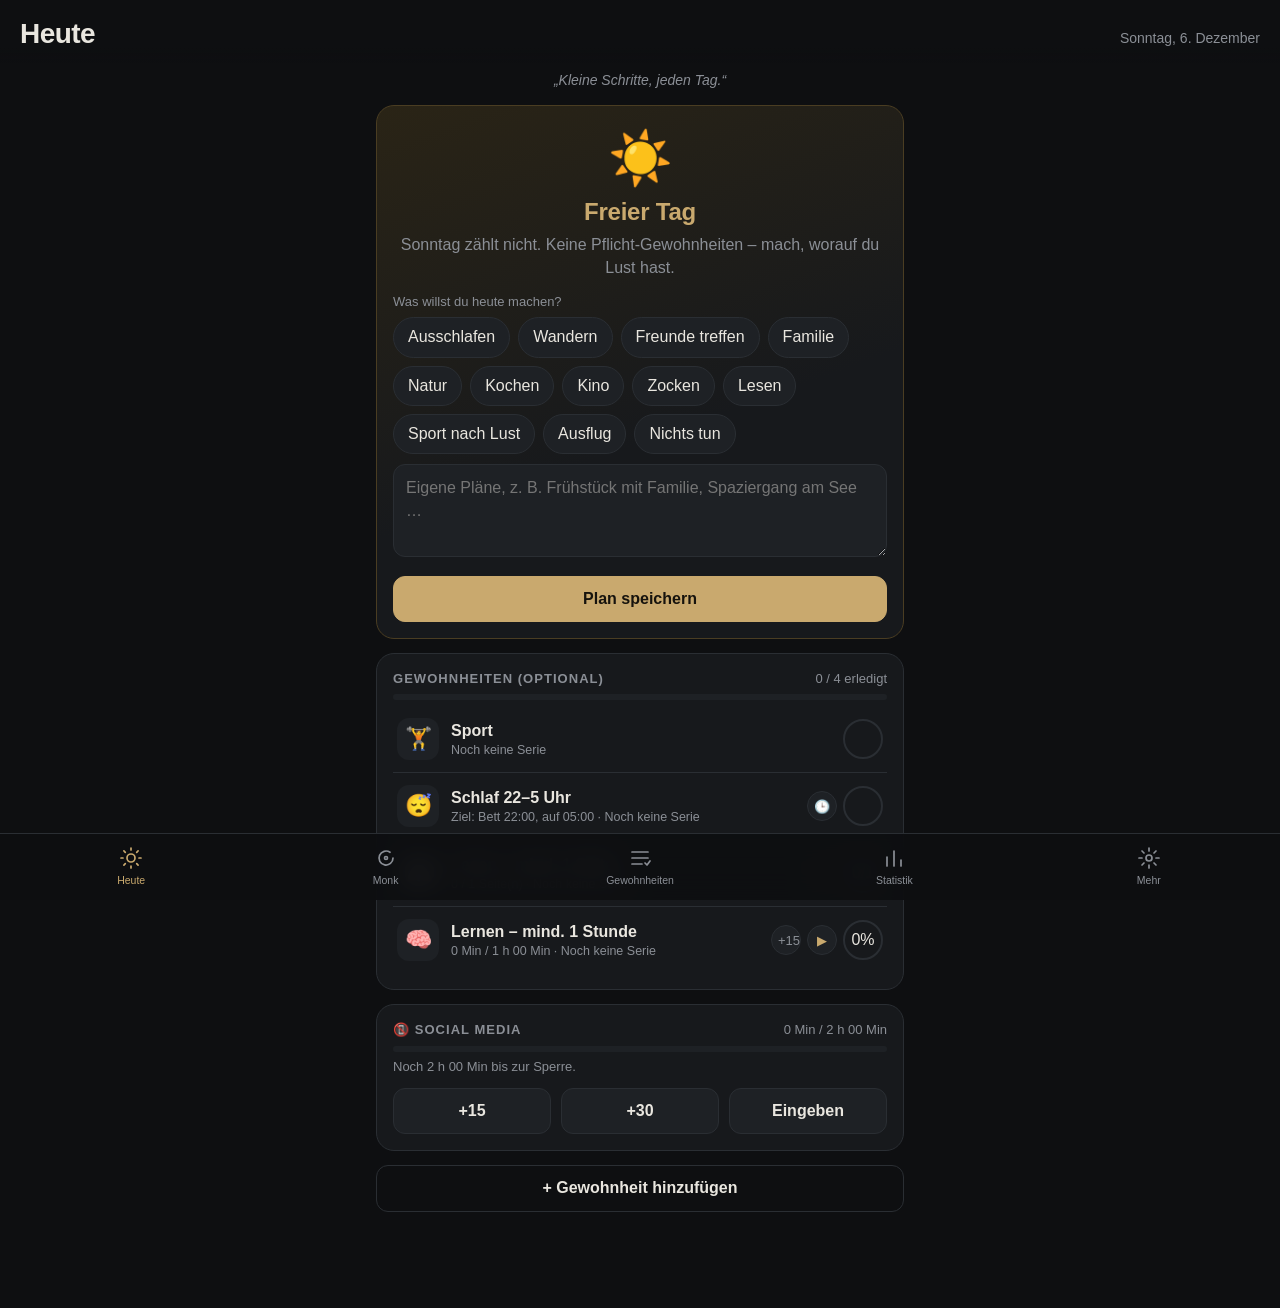
==== index.html @ 6a8e7694 "Publish Monk Mode PWA for GitHub Pages Place the static app at the repository root with relative pat" ====
<!doctype html>
<html lang="de">
<head>
<meta charset="utf-8">
<meta name="viewport" content="width=device-width, initial-scale=1, viewport-fit=cover, user-scalable=no">
<title>Monk Mode</title>
<meta name="description" content="Monk Mode Challenge und Habit-Tracker">
<meta name="theme-color" content="#0e0f11">
<meta name="color-scheme" content="dark">
<meta name="apple-mobile-web-app-capable" content="yes">
<meta name="mobile-web-app-capable" content="yes">
<meta name="apple-mobile-web-app-status-bar-style" content="black-translucent">
<meta name="apple-mobile-web-app-title" content="Monk Mode">
<link rel="manifest" href="manifest.json">
<link rel="icon" type="image/png" sizes="32x32" href="icons/favicon-32.png">
<link rel="apple-touch-icon" href="icons/apple-touch-icon.png">
<link rel="stylesheet" href="styles.css">
</head>
<body>
<header class="topbar"><h1 id="title">Heute</h1><span id="subtitle"></span></header>
<main id="view"></main>
<nav class="tabbar">
  <button data-tab="today" class="active"><svg viewBox="0 0 24 24"><circle cx="12" cy="12" r="4"/><path d="M12 2v2M12 20v2M2 12h2M20 12h2M4.9 4.9l1.4 1.4M17.7 17.7l1.4 1.4M4.9 19.1l1.4-1.4M17.7 6.3l1.4-1.4"/></svg><span>Heute</span></button>
  <button data-tab="monk"><svg viewBox="0 0 24 24"><path d="M19 12a7 7 0 1 1-3-5.7"/><circle cx="12" cy="12" r="1.5"/></svg><span>Monk</span></button>
  <button data-tab="habits"><svg viewBox="0 0 24 24"><path d="M4 6h16M4 12h16M4 18h10"/><path d="M17 17l2 2 3-4"/></svg><span>Gewohnheiten</span></button>
  <button data-tab="stats"><svg viewBox="0 0 24 24"><path d="M5 20V11M12 20V5M19 20v-6"/></svg><span>Statistik</span></button>
  <button data-tab="settings"><svg viewBox="0 0 24 24"><circle cx="12" cy="12" r="3"/><path d="M12 2v3M12 19v3M2 12h3M19 12h3M5 5l2 2M17 17l2 2M5 19l2-2M17 7l2-2"/></svg><span>Mehr</span></button>
</nav>
<div id="sheet" class="sheet hidden"><div class="sheet-backdrop"></div><div class="sheet-body" id="sheetBody"></div></div>
<div id="toast" class="toast"></div>
<script src="app.js"></script>
</body>
</html>
---- styles.css ----
:root{
  --bg:#0e0f11;--card:#17191c;--card2:#1e2125;--line:#2a2e33;--text:#e9e6df;--muted:#8b8f96;
  --accent:#c9a96e;--accent-dim:#c9a96e33;--ok:#7fb38a;--danger:#d27268;
  --safe-b:env(safe-area-inset-bottom,0px);--safe-t:env(safe-area-inset-top,0px);
}
*{box-sizing:border-box;-webkit-tap-highlight-color:transparent}
html,body{margin:0;background:var(--bg);color:var(--text);font:16px/1.4 -apple-system,BlinkMacSystemFont,"SF Pro Text","Segoe UI",Roboto,Helvetica,Arial,sans-serif;-webkit-font-smoothing:antialiased;overscroll-behavior-y:none}
body{min-height:100dvh}
button,input,select,textarea{font:inherit;color:inherit}
.topbar{position:sticky;top:0;z-index:5;padding:calc(var(--safe-t) + 14px) 20px 10px;background:linear-gradient(var(--bg) 75%,transparent);display:flex;align-items:baseline;justify-content:space-between;gap:10px}
.topbar h1{margin:0;font-size:28px;font-weight:650;letter-spacing:-.02em}
#subtitle{color:var(--muted);font-size:14px}
main{padding:4px 16px calc(96px + var(--safe-b));max-width:560px;margin:0 auto}
.tabbar{position:fixed;left:0;right:0;bottom:0;z-index:10;display:flex;justify-content:space-around;padding:8px 4px calc(8px + var(--safe-b));background:rgba(14,15,17,.92);backdrop-filter:blur(14px);-webkit-backdrop-filter:blur(14px);border-top:1px solid var(--line)}
.tabbar button{flex:1;background:none;border:0;display:flex;flex-direction:column;align-items:center;gap:3px;color:var(--muted);font-size:10.5px;padding:4px 0;cursor:pointer}
.tabbar svg{width:24px;height:24px;fill:none;stroke:currentColor;stroke-width:1.7;stroke-linecap:round;stroke-linejoin:round}
.tabbar button.active{color:var(--accent)}
.card{background:var(--card);border:1px solid var(--line);border-radius:18px;padding:16px;margin:0 0 14px}
.card h2{margin:0 0 10px;font-size:13px;font-weight:600;text-transform:uppercase;letter-spacing:.08em;color:var(--muted)}
.row{display:flex;align-items:center;gap:12px}
.between{justify-content:space-between}
.muted{color:var(--muted)}.small{font-size:13px}
.btn{border:1px solid var(--line);background:var(--card2);border-radius:12px;padding:11px 16px;cursor:pointer;font-weight:550}
.btn.primary{background:var(--accent);border-color:var(--accent);color:#16130d}
.btn.danger{color:var(--danger)}
.btn.block{width:100%}
.btn.ghost{background:none}
.btns{display:flex;gap:10px;flex-wrap:wrap;margin-top:12px}
.btns .btn{flex:1}
.empty{text-align:center;padding:26px 10px;color:var(--muted)}
.empty .big{font-size:40px;margin-bottom:6px}
/* habit items */
.item{display:flex;align-items:center;gap:12px;padding:12px 4px;border-bottom:1px solid var(--line)}
.item:last-child{border-bottom:0}
.emoji{width:42px;height:42px;border-radius:12px;background:var(--card2);display:grid;place-items:center;font-size:22px;flex:none}
.item .grow{flex:1;min-width:0}
.item .name{font-weight:560;white-space:nowrap;overflow:hidden;text-overflow:ellipsis}
.item .meta{font-size:12.5px;color:var(--muted)}
.check{width:40px;height:40px;border-radius:50%;border:2px solid var(--line);background:none;display:grid;place-items:center;cursor:pointer;flex:none;transition:all .18s}
.check svg{width:20px;height:20px;stroke:#16130d;stroke-width:3;fill:none;opacity:0;transition:opacity .15s}
.check.done{background:var(--accent);border-color:var(--accent)}
.check.done svg{opacity:1}
.check.partial{border-color:var(--accent);color:var(--accent);font-size:12px;font-weight:700}
.counter{display:flex;align-items:center;gap:6px}
.mini{width:30px;height:30px;border-radius:50%;border:1px solid var(--line);background:var(--card2);cursor:pointer;color:var(--muted);font-size:18px;line-height:1}
.bar{height:6px;border-radius:6px;background:var(--card2);overflow:hidden;margin-top:6px}
.bar>i{display:block;height:100%;background:var(--accent);border-radius:6px;transition:width .3s}
/* ring */
.ringwrap{display:flex;flex-direction:column;align-items:center;padding:6px 0}
.ring{position:relative;width:210px;height:210px}
.ring svg{width:100%;height:100%;transform:rotate(-90deg)}
.ring .bg{stroke:var(--card2)}.ring .fg{stroke:var(--accent);transition:stroke-dashoffset .6s}
.ring .center{position:absolute;inset:0;display:flex;flex-direction:column;align-items:center;justify-content:center}
.ring .big{font-size:44px;font-weight:650;letter-spacing:-.03em}
.ring.sm{width:96px;height:96px}.ring.sm .big{font-size:22px}
.countdown{display:flex;gap:10px;justify-content:center;margin-top:14px}
.countdown div{background:var(--card2);border-radius:12px;padding:8px 10px;min-width:62px;text-align:center}
.countdown b{display:block;font-size:20px;font-variant-numeric:tabular-nums}
.countdown span{font-size:11px;color:var(--muted)}
.rule{display:flex;align-items:center;gap:12px;padding:10px 2px;border-bottom:1px solid var(--line)}
.rule:last-child{border-bottom:0}
.rule .grow{flex:1}
/* week */
.week{display:flex;gap:4px;margin-top:8px}
.week button{flex:1;aspect-ratio:1;max-width:36px;border-radius:9px;border:1px solid var(--line);background:none;font-size:10px;color:var(--muted);cursor:pointer;padding:0}
.week button.on{background:var(--accent);border-color:var(--accent);color:#16130d;font-weight:700}
.week button.part{background:var(--accent-dim);border-color:var(--accent)}
.week button.today{outline:1.5px solid var(--text);outline-offset:1px}
.weekhead{display:flex;gap:4px;font-size:10px;color:var(--muted)}
.weekhead span{flex:1;max-width:36px;text-align:center}
/* heatmap */
.cal{display:grid;grid-template-columns:repeat(7,1fr);gap:6px}
.cal .dow{font-size:11px;color:var(--muted);text-align:center}
.cal .d{aspect-ratio:1;border-radius:8px;display:grid;place-items:center;font-size:12px;background:var(--card2);color:var(--muted)}
.cal .d.today{outline:1.5px solid var(--text)}
.cal .d.future{opacity:.35}
.legend{display:flex;gap:4px;align-items:center;justify-content:flex-end;margin-top:10px;font-size:11px;color:var(--muted)}
.legend i{width:12px;height:12px;border-radius:3px;display:inline-block}
.stats{display:grid;grid-template-columns:1fr 1fr;gap:10px}
.stat{background:var(--card2);border-radius:14px;padding:12px}
.stat b{display:block;font-size:24px;letter-spacing:-.02em}
.stat span{font-size:12px;color:var(--muted)}
/* forms */
label{display:block;font-size:13px;color:var(--muted);margin:12px 0 6px}
input[type=text],input[type=number],input[type=date],select,textarea{width:100%;background:var(--card2);border:1px solid var(--line);border-radius:12px;padding:12px;outline:none;font-size:16px;-webkit-appearance:none;appearance:none}
input:focus,select:focus{border-color:var(--accent)}
input[type=date]{min-height:46px}
.chips{display:flex;gap:8px;flex-wrap:wrap}
.chip{border:1px solid var(--line);background:var(--card2);border-radius:999px;padding:8px 14px;cursor:pointer}
.chip.on{border-color:var(--accent);color:var(--accent);background:var(--accent-dim)}
.emojis{display:grid;grid-template-columns:repeat(8,1fr);gap:6px}
.emojis button{aspect-ratio:1;border-radius:10px;border:1px solid var(--line);background:var(--card2);font-size:20px;cursor:pointer;padding:0}
.emojis button.on{border-color:var(--accent);background:var(--accent-dim)}
.segment{display:flex;background:var(--card2);border-radius:12px;padding:3px;margin-bottom:14px}
.segment button{flex:1;border:0;background:none;padding:8px;border-radius:9px;color:var(--muted);cursor:pointer}
.segment button.on{background:var(--card);color:var(--text)}
/* sheet */
.sheet{position:fixed;inset:0;z-index:50}
.sheet.hidden{display:none}
.sheet-backdrop{position:absolute;inset:0;background:rgba(0,0,0,.55);animation:fade .2s}
.sheet-body{position:absolute;left:0;right:0;bottom:0;max-height:90dvh;overflow:auto;background:var(--card);border-radius:22px 22px 0 0;border-top:1px solid var(--line);padding:10px 18px calc(20px + var(--safe-b));animation:up .25s cubic-bezier(.2,.8,.2,1);max-width:560px;margin:0 auto}
.sheet-body:before{content:"";display:block;width:40px;height:5px;border-radius:5px;background:var(--line);margin:0 auto 12px}
.sheet-body h3{margin:0 0 4px;font-size:20px}
@keyframes up{from{transform:translateY(100%)}to{transform:none}}
@keyframes fade{from{opacity:0}}
.toast{position:fixed;left:50%;bottom:calc(90px + var(--safe-b));transform:translateX(-50%) translateY(20px);background:var(--card2);border:1px solid var(--line);padding:10px 16px;border-radius:12px;opacity:0;pointer-events:none;transition:all .25s;z-index:60;font-size:14px;white-space:nowrap}
.toast.show{opacity:1;transform:translateX(-50%)}
.quote{font-style:italic;color:var(--muted);text-align:center;font-size:14px;padding:4px 10px 14px}
.hist{font-size:14px;padding:8px 0;border-bottom:1px solid var(--line)}
.hist:last-child{border-bottom:0}
a{color:var(--accent)}
/* ===== v2 ===== */
input[type=time]{width:100%;background:var(--card2);border:1px solid var(--line);border-radius:12px;padding:12px;font-size:16px;min-height:46px;-webkit-appearance:none;appearance:none;color-scheme:dark}
textarea{resize:vertical;min-height:70px}
.red{color:#ff6b5e!important;font-weight:600}
.card-red{border-color:#b3392f;background:linear-gradient(#2a1513,#1d1212)}
.bar-red>i{background:#e0483c}.bar-warn>i{background:#e0a23c}
.banner-red{background:#b3261e;color:#fff;font-weight:650;text-align:center;border-radius:14px;padding:12px;margin:2px 0 14px;cursor:pointer;animation:pulse 2s infinite}
@keyframes pulse{50%{background:#8f1d17}}
#lock{position:fixed;inset:0;z-index:40;background:radial-gradient(circle at 50% 30%,#a3211a,#3b0906 75%);display:flex;align-items:center;justify-content:center;padding:calc(24px + var(--safe-t)) 24px calc(24px + var(--safe-b));animation:fade .3s;color:#fff;text-align:center}
.lock-inner{max-width:360px}
.lock-icon{font-size:72px;margin-bottom:6px}
#lock h2{font-size:28px;margin:0 0 14px;line-height:1.2;letter-spacing:-.01em}
#lock p{opacity:.92}
.lockbtn{background:#fff;color:#7d150f;border-color:#fff}
.locked-tag{font-size:12px;font-weight:650;color:#ff6b5e;background:#3a1714;border:1px solid #6b2620;border-radius:999px;padding:6px 10px;white-space:nowrap}
.is-locked .name,.is-locked .grow{opacity:.55}
.locked-card{border-color:#6b2620}
.mini.play{color:var(--accent);font-size:13px}
.mini.play.run{background:#b3261e;color:#fff;border-color:#b3261e}
.mini{min-width:30px;padding:0 6px;font-size:13px}
.rec{color:#ff6b5e}
.weekgrid{display:grid;grid-template-columns:repeat(6,1fr);gap:6px;margin-top:12px}
.wd{background:var(--card2);border-radius:10px;padding:6px 0;text-align:center}
.wd span{display:block;font-size:11px;opacity:.75}.wd b{font-size:15px}
.wd.future{opacity:.35}.wd.blocked{background:rgba(210,80,70,.55);color:#fff}.wd.today{outline:1.5px solid var(--text)}
.week button.blk{background:rgba(210,80,70,.45);border-color:#b3392f;color:#fff}
.week button.sun{border-style:dashed}
.cal .d.sun{border:1px dashed var(--line)}
.legend i.sunlg{border:1px dashed var(--muted);background:none}
.sunday{background:linear-gradient(160deg,#2a2416,#17191c 60%);border-color:#4a3d22}
.sun-icon{font-size:52px;text-align:center}
.sun-title{text-align:center;font-size:24px!important;color:var(--accent)!important;text-transform:none!important;letter-spacing:-.01em!important;margin:0 0 6px!important}
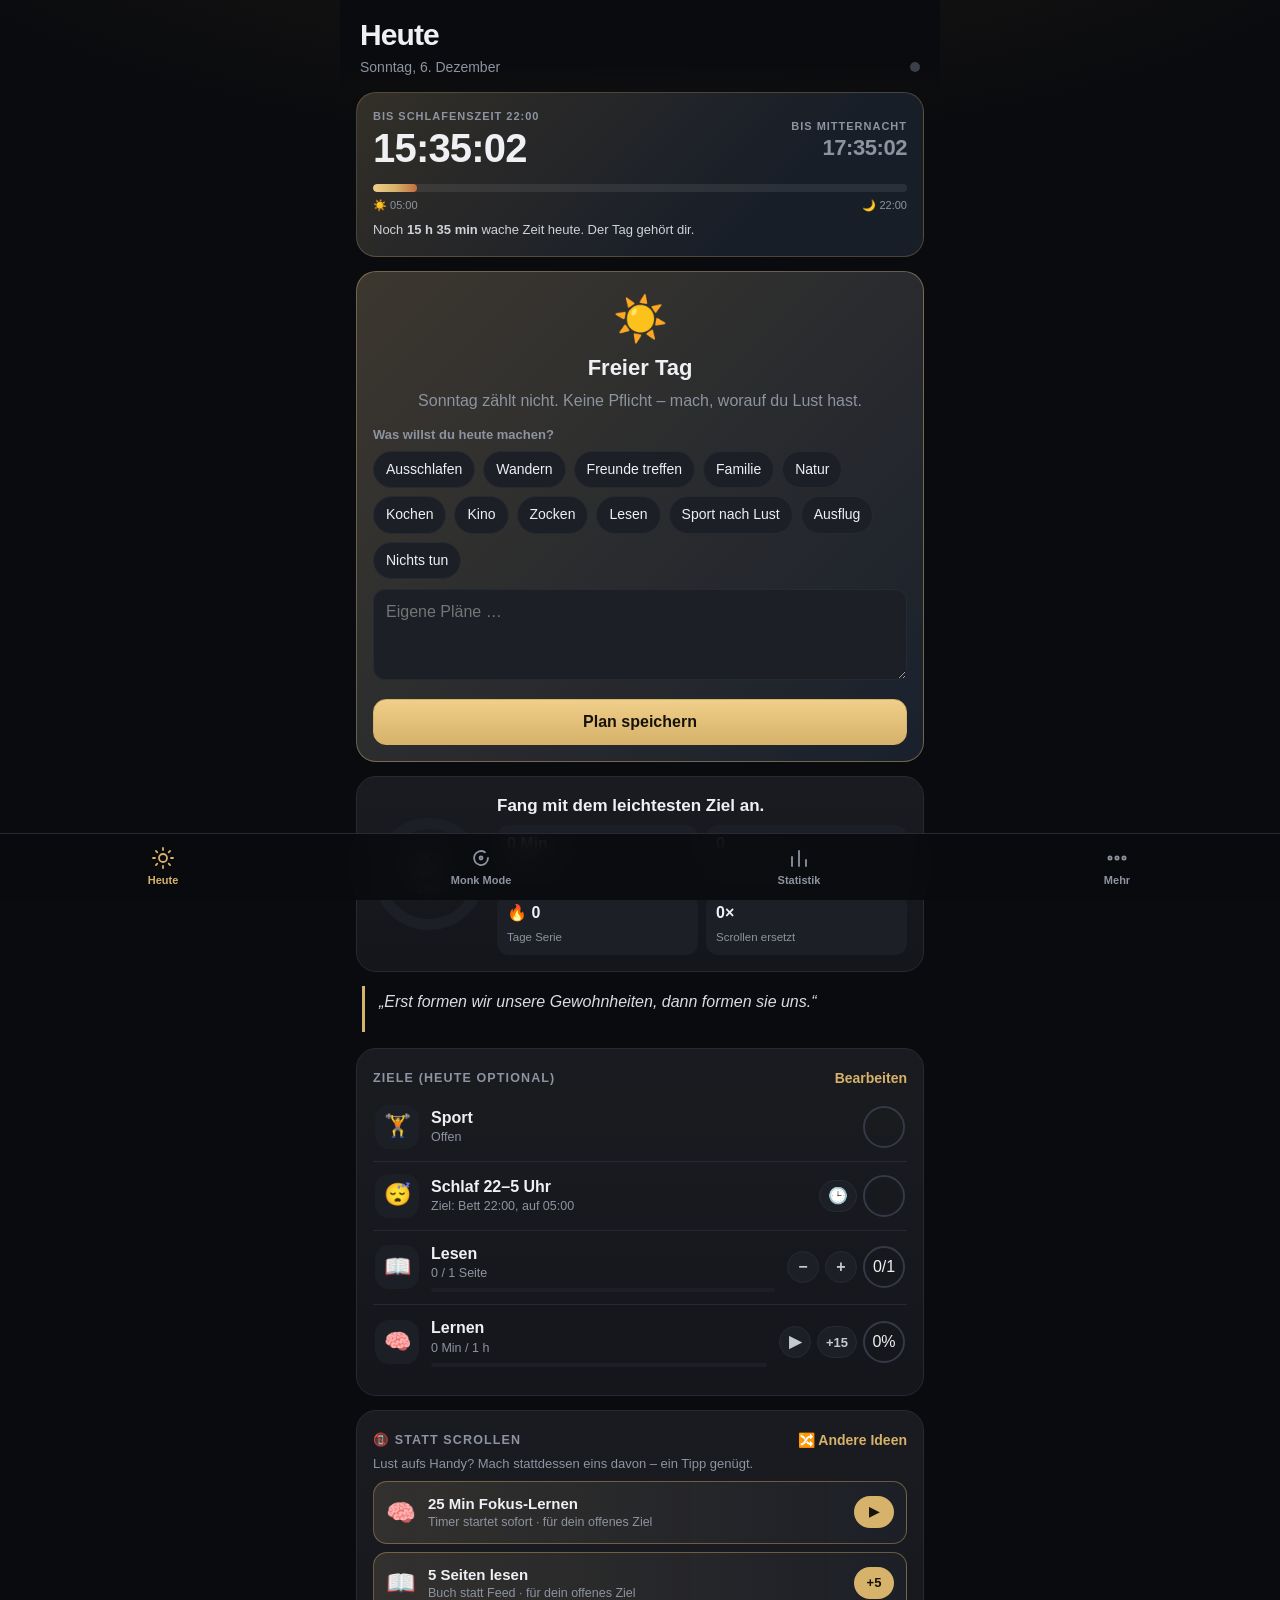
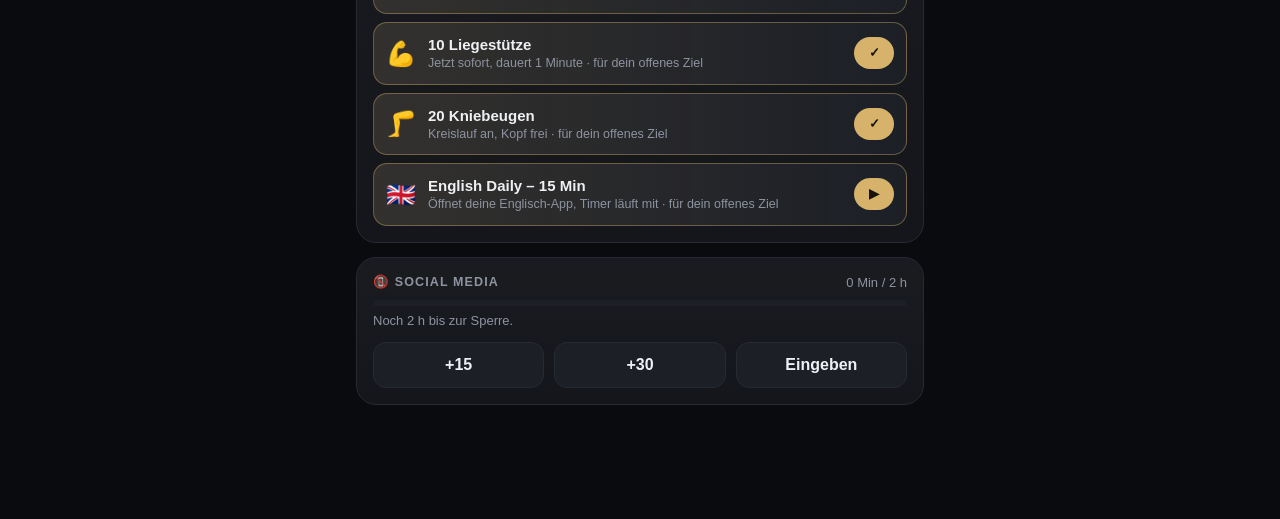
==== commit bee8f70b: "v4: Monk Mode Neugestaltung + Datenspeicher-Fixes Co-authored-by: Mouad-1998 <Mouad-1998@users.norep" ====
--- a/index.html
+++ b/index.html
@@ -4,8 +4,8 @@
 <meta charset="utf-8">
 <meta name="viewport" content="width=device-width, initial-scale=1, viewport-fit=cover, user-scalable=no">
 <title>Monk Mode</title>
-<meta name="description" content="Monk Mode Challenge und Habit-Tracker">
-<meta name="theme-color" content="#0e0f11">
+<meta name="description" content="Monk Mode – deine Ziele, jeden Tag">
+<meta name="theme-color" content="#0a0b0e">
 <meta name="color-scheme" content="dark">
 <meta name="apple-mobile-web-app-capable" content="yes">
 <meta name="mobile-web-app-capable" content="yes">
@@ -14,20 +14,23 @@
 <link rel="manifest" href="manifest.json">
 <link rel="icon" type="image/png" sizes="32x32" href="icons/favicon-32.png">
 <link rel="apple-touch-icon" href="icons/apple-touch-icon.png">
-<link rel="stylesheet" href="styles.css">
+<link rel="stylesheet" href="styles.css?v=5">
 </head>
 <body>
-<header class="topbar"><h1 id="title">Heute</h1><span id="subtitle"></span></header>
+<header class="topbar"><div><h1 id="title">Heute</h1><div id="subtitle"></div></div><div class="topright" id="topright"></div></header>
+<div id="notice"></div>
 <main id="view"></main>
 <nav class="tabbar">
   <button data-tab="today" class="active"><svg viewBox="0 0 24 24"><circle cx="12" cy="12" r="4"/><path d="M12 2v2M12 20v2M2 12h2M20 12h2M4.9 4.9l1.4 1.4M17.7 17.7l1.4 1.4M4.9 19.1l1.4-1.4M17.7 6.3l1.4-1.4"/></svg><span>Heute</span></button>
-  <button data-tab="monk"><svg viewBox="0 0 24 24"><path d="M19 12a7 7 0 1 1-3-5.7"/><circle cx="12" cy="12" r="1.5"/></svg><span>Monk</span></button>
-  <button data-tab="habits"><svg viewBox="0 0 24 24"><path d="M4 6h16M4 12h16M4 18h10"/><path d="M17 17l2 2 3-4"/></svg><span>Gewohnheiten</span></button>
+  <button data-tab="monk"><svg viewBox="0 0 24 24"><path d="M19 12a7 7 0 1 1-3-5.7"/><circle cx="12" cy="12" r="1.5"/></svg><span>Monk Mode</span></button>
   <button data-tab="stats"><svg viewBox="0 0 24 24"><path d="M5 20V11M12 20V5M19 20v-6"/></svg><span>Statistik</span></button>
-  <button data-tab="settings"><svg viewBox="0 0 24 24"><circle cx="12" cy="12" r="3"/><path d="M12 2v3M12 19v3M2 12h3M19 12h3M5 5l2 2M17 17l2 2M5 19l2-2M17 7l2-2"/></svg><span>Mehr</span></button>
+  <button data-tab="settings"><svg viewBox="0 0 24 24"><circle cx="5" cy="12" r="1.6"/><circle cx="12" cy="12" r="1.6"/><circle cx="19" cy="12" r="1.6"/></svg><span>Mehr</span></button>
 </nav>
 <div id="sheet" class="sheet hidden"><div class="sheet-backdrop"></div><div class="sheet-body" id="sheetBody"></div></div>
 <div id="toast" class="toast"></div>
-<script src="app.js"></script>
+<script src="vendor/supabase.js"></script>
+<script src="store.js?v=5"></script>
+<script src="app.js?v=5"></script>
+<script src="sync.js?v=5"></script>
 </body>
 </html>
--- a/styles.css
+++ b/styles.css
@@ -1,143 +1,206 @@
+/* Monk Mode v4 – dark, mobile-first */
 :root{
-  --bg:#0e0f11;--card:#17191c;--card2:#1e2125;--line:#2a2e33;--text:#e9e6df;--muted:#8b8f96;
-  --accent:#c9a96e;--accent-dim:#c9a96e33;--ok:#7fb38a;--danger:#d27268;
+  --bg:#0a0b0e;--card:#14161b;--card2:#1c1f26;--line:#262a33;--text:#eef0f3;--muted:#8d93a0;
+  --accent:#d6b26a;--accent2:#f0cf8a;--accent-dim:rgba(214,178,106,.16);--ok:#4cc38a;--danger:#e5534b;--warn:#e8a33d;--blue:#5b9cff;
   --safe-b:env(safe-area-inset-bottom,0px);--safe-t:env(safe-area-inset-top,0px);
 }
 *{box-sizing:border-box;-webkit-tap-highlight-color:transparent}
-html,body{margin:0;background:var(--bg);color:var(--text);font:16px/1.4 -apple-system,BlinkMacSystemFont,"SF Pro Text","Segoe UI",Roboto,Helvetica,Arial,sans-serif;-webkit-font-smoothing:antialiased;overscroll-behavior-y:none}
-body{min-height:100dvh}
+html,body{margin:0;background:var(--bg);color:var(--text);font:16px/1.4 -apple-system,BlinkMacSystemFont,"SF Pro Text","Inter","Segoe UI",Roboto,Helvetica,Arial,sans-serif;-webkit-font-smoothing:antialiased;overscroll-behavior-y:none}
+body{min-height:100dvh;background:radial-gradient(1200px 500px at 50% -200px,rgba(214,178,106,.10),transparent 70%),var(--bg);background-attachment:fixed}
 button,input,select,textarea{font:inherit;color:inherit}
-.topbar{position:sticky;top:0;z-index:5;padding:calc(var(--safe-t) + 14px) 20px 10px;background:linear-gradient(var(--bg) 75%,transparent);display:flex;align-items:baseline;justify-content:space-between;gap:10px}
-.topbar h1{margin:0;font-size:28px;font-weight:650;letter-spacing:-.02em}
-#subtitle{color:var(--muted);font-size:14px}
-main{padding:4px 16px calc(96px + var(--safe-b));max-width:560px;margin:0 auto}
-.tabbar{position:fixed;left:0;right:0;bottom:0;z-index:10;display:flex;justify-content:space-around;padding:8px 4px calc(8px + var(--safe-b));background:rgba(14,15,17,.92);backdrop-filter:blur(14px);-webkit-backdrop-filter:blur(14px);border-top:1px solid var(--line)}
-.tabbar button{flex:1;background:none;border:0;display:flex;flex-direction:column;align-items:center;gap:3px;color:var(--muted);font-size:10.5px;padding:4px 0;cursor:pointer}
-.tabbar svg{width:24px;height:24px;fill:none;stroke:currentColor;stroke-width:1.7;stroke-linecap:round;stroke-linejoin:round}
+a{color:var(--accent)}
+.topbar{position:sticky;top:0;z-index:5;padding:calc(var(--safe-t) + 14px) 20px 10px;background:linear-gradient(var(--bg) 70%,rgba(10,11,14,0));display:flex;align-items:flex-end;justify-content:space-between;gap:10px;max-width:600px;margin:0 auto}
+.topbar h1{margin:0;font-size:30px;font-weight:750;letter-spacing:-.03em}
+#subtitle{color:var(--muted);font-size:14px;margin-top:2px}
+.topright{display:flex;align-items:center;gap:8px;padding-bottom:6px}
+main{padding:4px 16px calc(100px + var(--safe-b));max-width:600px;margin:0 auto}
+#notice{max-width:600px;margin:0 auto;padding:0 16px}
+.notice{display:flex;align-items:center;gap:10px;border-radius:14px;padding:11px 12px;margin:0 0 12px;font-size:13.5px;line-height:1.35;border:1px solid}
+.notice span{flex:1}
+.notice.warn{background:rgba(232,163,61,.10);border-color:rgba(232,163,61,.35)}
+.notice.bad{background:rgba(229,83,75,.12);border-color:rgba(229,83,75,.45)}
+.notice.ok{background:rgba(76,195,138,.10);border-color:rgba(76,195,138,.35)}
+.notice.info{background:rgba(91,156,255,.10);border-color:rgba(91,156,255,.35)}
+.notice .x{background:none;border:0;color:var(--muted);font-size:20px;cursor:pointer;padding:0 4px}
+.tabbar{position:fixed;left:0;right:0;bottom:0;z-index:10;display:flex;justify-content:space-around;padding:8px 4px calc(8px + var(--safe-b));background:rgba(10,11,14,.88);backdrop-filter:blur(16px);-webkit-backdrop-filter:blur(16px);border-top:1px solid var(--line)}
+.tabbar button{flex:1;background:none;border:0;display:flex;flex-direction:column;align-items:center;gap:3px;color:var(--muted);font-size:11px;padding:4px 0;cursor:pointer;font-weight:550}
+.tabbar svg{width:24px;height:24px;fill:none;stroke:currentColor;stroke-width:1.8;stroke-linecap:round;stroke-linejoin:round}
 .tabbar button.active{color:var(--accent)}
-.card{background:var(--card);border:1px solid var(--line);border-radius:18px;padding:16px;margin:0 0 14px}
-.card h2{margin:0 0 10px;font-size:13px;font-weight:600;text-transform:uppercase;letter-spacing:.08em;color:var(--muted)}
+.card{background:linear-gradient(180deg,rgba(255,255,255,.025),rgba(255,255,255,0)),var(--card);border:1px solid var(--line);border-radius:20px;padding:16px;margin:0 0 14px}
+.h,.card h2{margin:0 0 10px;font-size:12.5px;font-weight:700;text-transform:uppercase;letter-spacing:.09em;color:var(--muted)}
+.row .h{margin:0}
+.sect{display:flex;align-items:center;justify-content:space-between;margin:20px 4px 10px}
+.sect .h{margin:0}
 .row{display:flex;align-items:center;gap:12px}
 .between{justify-content:space-between}
-.muted{color:var(--muted)}.small{font-size:13px}
-.btn{border:1px solid var(--line);background:var(--card2);border-radius:12px;padding:11px 16px;cursor:pointer;font-weight:550}
-.btn.primary{background:var(--accent);border-color:var(--accent);color:#16130d}
+.grow{flex:1;min-width:0}
+.muted{color:var(--muted)}.small{font-size:13px}.tiny{font-size:11px}.center{text-align:center}.accent{color:var(--accent)}.okc{color:var(--ok)}
+.eyebrow{font-size:11px;font-weight:700;letter-spacing:.09em;text-transform:uppercase;color:var(--muted)}
+.headline{font-size:17px;font-weight:650;line-height:1.3;margin:2px 0 4px}
+.btn{border:1px solid var(--line);background:var(--card2);border-radius:13px;padding:11px 16px;cursor:pointer;font-weight:600;transition:transform .08s}
+.btn:active{transform:scale(.97)}
+.btn.small{padding:7px 12px;font-size:13.5px;border-radius:11px}
+.btn.primary{background:linear-gradient(180deg,var(--accent2),var(--accent));border-color:var(--accent);color:#17130b}
 .btn.danger{color:var(--danger)}
 .btn.block{width:100%}
 .btn.ghost{background:none}
+.btn:disabled{opacity:.5}
 .btns{display:flex;gap:10px;flex-wrap:wrap;margin-top:12px}
 .btns .btn{flex:1}
+.btns.col{flex-direction:column}
+.btns.tight{margin-top:8px;gap:8px}
+.link{background:none;border:0;color:var(--accent);font-weight:600;font-size:14px;cursor:pointer;padding:4px 0;white-space:nowrap}
 .empty{text-align:center;padding:26px 10px;color:var(--muted)}
 .empty .big{font-size:40px;margin-bottom:6px}
-/* habit items */
-.item{display:flex;align-items:center;gap:12px;padding:12px 4px;border-bottom:1px solid var(--line)}
-.item:last-child{border-bottom:0}
-.emoji{width:42px;height:42px;border-radius:12px;background:var(--card2);display:grid;place-items:center;font-size:22px;flex:none}
-.item .grow{flex:1;min-width:0}
-.item .name{font-weight:560;white-space:nowrap;overflow:hidden;text-overflow:ellipsis}
-.item .meta{font-size:12.5px;color:var(--muted)}
-.check{width:40px;height:40px;border-radius:50%;border:2px solid var(--line);background:none;display:grid;place-items:center;cursor:pointer;flex:none;transition:all .18s}
-.check svg{width:20px;height:20px;stroke:#16130d;stroke-width:3;fill:none;opacity:0;transition:opacity .15s}
-.check.done{background:var(--accent);border-color:var(--accent)}
-.check.done svg{opacity:1}
-.check.partial{border-color:var(--accent);color:var(--accent);font-size:12px;font-weight:700}
-.counter{display:flex;align-items:center;gap:6px}
-.mini{width:30px;height:30px;border-radius:50%;border:1px solid var(--line);background:var(--card2);cursor:pointer;color:var(--muted);font-size:18px;line-height:1}
-.bar{height:6px;border-radius:6px;background:var(--card2);overflow:hidden;margin-top:6px}
-.bar>i{display:block;height:100%;background:var(--accent);border-radius:6px;transition:width .3s}
-/* ring */
-.ringwrap{display:flex;flex-direction:column;align-items:center;padding:6px 0}
-.ring{position:relative;width:210px;height:210px}
+/* Hero: Tageszeit */
+.hero{background:linear-gradient(135deg,rgba(214,178,106,.16),rgba(91,156,255,.06) 70%),var(--card);border-color:rgba(214,178,106,.25)}
+.clock{font-size:40px;font-weight:750;letter-spacing:-.02em;font-variant-numeric:tabular-nums;line-height:1.1;margin-top:2px}
+.clock.sm{font-size:22px;color:var(--muted);font-weight:650}
+.hero .right{text-align:right}
+.daybar{height:8px;border-radius:8px;background:rgba(255,255,255,.08);overflow:hidden;margin:14px 0 6px}
+.daybar i{display:block;height:100%;width:0;background:linear-gradient(90deg,var(--accent2),var(--accent),#c0703f);border-radius:8px;transition:width 1s linear}
+.daytext{margin-top:8px;color:#cfd3da}
+/* Fortschritt */
+.progress .row{align-items:center}
+.stats4{display:grid;grid-template-columns:1fr 1fr;gap:8px;margin-top:8px}
+.stats4 div{background:var(--card2);border-radius:12px;padding:8px 10px}
+.stats4 b{display:block;font-size:16px;font-variant-numeric:tabular-nums}
+.stats4 span{font-size:11.5px;color:var(--muted)}
+/* Ring */
+.ring{position:relative;width:200px;height:200px;flex:none}
 .ring svg{width:100%;height:100%;transform:rotate(-90deg)}
 .ring .bg{stroke:var(--card2)}.ring .fg{stroke:var(--accent);transition:stroke-dashoffset .6s}
-.ring .center{position:absolute;inset:0;display:flex;flex-direction:column;align-items:center;justify-content:center}
-.ring .big{font-size:44px;font-weight:650;letter-spacing:-.03em}
-.ring.sm{width:96px;height:96px}.ring.sm .big{font-size:22px}
-.countdown{display:flex;gap:10px;justify-content:center;margin-top:14px}
-.countdown div{background:var(--card2);border-radius:12px;padding:8px 10px;min-width:62px;text-align:center}
-.countdown b{display:block;font-size:20px;font-variant-numeric:tabular-nums}
-.countdown span{font-size:11px;color:var(--muted)}
-.rule{display:flex;align-items:center;gap:12px;padding:10px 2px;border-bottom:1px solid var(--line)}
-.rule:last-child{border-bottom:0}
-.rule .grow{flex:1}
-/* week */
-.week{display:flex;gap:4px;margin-top:8px}
-.week button{flex:1;aspect-ratio:1;max-width:36px;border-radius:9px;border:1px solid var(--line);background:none;font-size:10px;color:var(--muted);cursor:pointer;padding:0}
-.week button.on{background:var(--accent);border-color:var(--accent);color:#16130d;font-weight:700}
-.week button.part{background:var(--accent-dim);border-color:var(--accent)}
-.week button.today{outline:1.5px solid var(--text);outline-offset:1px}
-.weekhead{display:flex;gap:4px;font-size:10px;color:var(--muted)}
-.weekhead span{flex:1;max-width:36px;text-align:center}
-/* heatmap */
-.cal{display:grid;grid-template-columns:repeat(7,1fr);gap:6px}
-.cal .dow{font-size:11px;color:var(--muted);text-align:center}
-.cal .d{aspect-ratio:1;border-radius:8px;display:grid;place-items:center;font-size:12px;background:var(--card2);color:var(--muted)}
-.cal .d.today{outline:1.5px solid var(--text)}
+.ring .center{position:absolute;inset:0;display:flex;flex-direction:column;align-items:center;justify-content:center;text-align:center}
+.ring .big{font-size:40px;font-weight:750;letter-spacing:-.03em;line-height:1}
+.ring .big small{font-size:.5em;color:var(--muted);font-weight:600}
+.ring.md{width:112px;height:112px}.ring.md .big{font-size:30px}
+.ring.sm{width:90px;height:90px}.ring.sm .big{font-size:21px}
+/* Zitat */
+.quote{margin:4px 6px 16px;padding:4px 0 4px 14px;border-left:3px solid var(--accent);font-size:16px;font-style:italic;color:#d9dce2;line-height:1.45;cursor:pointer;transition:opacity .3s;min-height:46px}
+.quote span{display:block;font-style:normal;font-size:12.5px;color:var(--muted);margin-top:4px}
+.quote.fade{opacity:0}
+/* Fokus */
+.focus{border-color:rgba(76,195,138,.45);background:linear-gradient(135deg,rgba(76,195,138,.14),transparent 70%),var(--card)}
+.focus-title{font-weight:650;font-size:16px;margin-top:2px}
+.focus-time{font-size:34px;font-weight:750;font-variant-numeric:tabular-nums;color:var(--ok)}
+.focus .bar>i{background:var(--ok)}
+/* Ziele */
+.item{display:flex;align-items:center;gap:12px;padding:12px 2px;border-bottom:1px solid var(--line)}
+.item:last-child{border-bottom:0}
+.emoji{width:44px;height:44px;border-radius:14px;background:var(--card2);display:grid;place-items:center;font-size:22px;flex:none}
+.item .name{font-weight:620;white-space:nowrap;overflow:hidden;text-overflow:ellipsis}
+.item .meta{font-size:12.5px;color:var(--muted)}
+.item.is-done .name{color:var(--accent2)}
+.check{width:42px;height:42px;border-radius:50%;border:2px solid #343946;background:none;display:grid;place-items:center;cursor:pointer;flex:none;transition:all .18s;font-variant-numeric:tabular-nums}
+.check svg{width:20px;height:20px;stroke:#17130b;stroke-width:3;fill:none;opacity:0;transition:opacity .15s}
+.check.done{background:var(--accent);border-color:var(--accent);color:#17130b;font-weight:750;font-size:13px}
+.check.done svg{opacity:1}
+.check.partial{border-color:var(--accent);color:var(--accent);font-size:11.5px;font-weight:750}
+.counter{display:flex;align-items:center;gap:6px;flex:none}
+.mini{min-width:32px;height:32px;border-radius:16px;border:1px solid var(--line);background:var(--card2);cursor:pointer;color:#c4c8d0;font-size:16px;line-height:1;padding:0 8px;font-weight:600}
+.mini.wide{font-size:13px}
+.mini.run{background:var(--ok);border-color:var(--ok);color:#06150e}
+.mini:disabled{opacity:.3}
+.bar{height:6px;border-radius:6px;background:var(--card2);overflow:hidden;margin-top:8px}
+.bar.thin{height:4px;margin-top:6px}
+.bar>i{display:block;height:100%;background:var(--accent);border-radius:6px;transition:width .3s}
+.gname{font-weight:650;font-size:16px}
+.goal .link{align-self:flex-start}
+.sortbtns{display:flex;gap:6px}
+/* Statt Scrollen */
+.alt{display:flex;align-items:center;gap:12px;width:100%;text-align:left;background:var(--card2);border:1px solid transparent;border-radius:14px;padding:11px 12px;margin-top:8px;cursor:pointer;transition:transform .08s,border-color .2s}
+.alt:active{transform:scale(.98)}
+.alt.tied{border-color:rgba(214,178,106,.4);background:linear-gradient(90deg,rgba(214,178,106,.12),transparent),var(--card2)}
+.alt .ae{font-size:24px;width:30px;text-align:center}
+.alt b{display:block;font-weight:620;font-size:15px}
+.alt small{display:block;color:var(--muted);font-size:12.5px}
+.alt .go{min-width:40px;height:32px;border-radius:16px;background:var(--accent);color:#17130b;display:grid;place-items:center;font-weight:750;font-size:13px;padding:0 8px}
+/* Woche */
+.week{display:grid;grid-template-columns:repeat(7,1fr);gap:6px}
+.week button{aspect-ratio:1;border-radius:10px;border:1px solid var(--line);background:var(--card2);color:var(--muted);font-size:12.5px;cursor:pointer;padding:0}
+.week button.on{background:var(--accent);border-color:var(--accent);color:#17130b;font-weight:700}
+.week button.part{border-color:var(--accent);color:var(--accent)}
+.week button.today{outline:2px solid rgba(255,255,255,.35);outline-offset:1px}
+.week button.blk{background:rgba(229,83,75,.25);border-color:rgba(229,83,75,.5)}
+.week button.sun{opacity:.6}
+.weekhead{display:grid;grid-template-columns:repeat(7,1fr);gap:6px;margin-bottom:4px}
+.weekhead span{text-align:center;font-size:11px;color:var(--muted)}
+.weekgrid{display:grid;grid-template-columns:repeat(6,1fr);gap:6px;margin-top:12px}
+.wd{background:var(--card2);border-radius:10px;padding:6px 0;text-align:center}
+.wd span{display:block;font-size:11px;opacity:.75}
+.wd.future{opacity:.45}.wd.blocked{background:rgba(229,83,75,.35)}
+.wd.today{outline:2px solid rgba(255,255,255,.3)}
+.grade{font-size:19px;font-weight:700}.grade .muted{font-size:14px;font-weight:500}
+.bignum{font-size:34px;font-weight:750}
+/* Kalender */
+.cal{display:grid;grid-template-columns:repeat(7,1fr);gap:5px}
+.cal .dow{text-align:center;font-size:11px;color:var(--muted)}
+.cal .d{aspect-ratio:1;border-radius:9px;background:var(--card2);display:grid;place-items:center;font-size:12px;color:var(--muted)}
+.cal .d.today{outline:2px solid var(--accent)}
 .cal .d.future{opacity:.35}
-.legend{display:flex;gap:4px;align-items:center;justify-content:flex-end;margin-top:10px;font-size:11px;color:var(--muted)}
+.cal .d.sun{background-image:repeating-linear-gradient(45deg,transparent 0 4px,rgba(255,255,255,.04) 4px 8px)}
+.legend{display:flex;align-items:center;gap:4px;font-size:11px;color:var(--muted)}
 .legend i{width:12px;height:12px;border-radius:3px;display:inline-block}
+.legend i.sunlg{background:var(--card2);background-image:repeating-linear-gradient(45deg,transparent 0 3px,rgba(255,255,255,.12) 3px 6px)}
 .stats{display:grid;grid-template-columns:1fr 1fr;gap:10px}
 .stat{background:var(--card2);border-radius:14px;padding:12px}
-.stat b{display:block;font-size:24px;letter-spacing:-.02em}
+.stat b{display:block;font-size:20px}
 .stat span{font-size:12px;color:var(--muted)}
-/* forms */
-label{display:block;font-size:13px;color:var(--muted);margin:12px 0 6px}
-input[type=text],input[type=number],input[type=date],select,textarea{width:100%;background:var(--card2);border:1px solid var(--line);border-radius:12px;padding:12px;outline:none;font-size:16px;-webkit-appearance:none;appearance:none}
-input:focus,select:focus{border-color:var(--accent)}
-input[type=date]{min-height:46px}
-.chips{display:flex;gap:8px;flex-wrap:wrap}
-.chip{border:1px solid var(--line);background:var(--card2);border-radius:999px;padding:8px 14px;cursor:pointer}
-.chip.on{border-color:var(--accent);color:var(--accent);background:var(--accent-dim)}
+.hist{padding:10px 0;border-bottom:1px solid var(--line);font-size:14px}
+.hist:last-child{border-bottom:0}
+/* Mehr */
+.kv{display:flex;justify-content:space-between;gap:10px;padding:8px 0;border-bottom:1px solid var(--line);font-size:14px}
+.kv b{font-weight:600;color:#cfd3da;text-align:right}
+.snaps{margin-top:10px;max-height:280px;overflow:auto}
+.snap{display:flex;justify-content:space-between;width:100%;background:var(--card2);border:0;border-radius:10px;padding:10px 12px;margin-top:6px;font-size:13.5px;cursor:pointer;text-align:left}
+/* Formulare */
+label{display:block;font-size:13px;color:var(--muted);margin:14px 0 6px;font-weight:600}
+input[type=text],input[type=number],input[type=date],input[type=time],input[type=email],input[type=password],select,textarea{width:100%;background:var(--card2);border:1px solid var(--line);border-radius:12px;padding:11px 12px;outline:none;-webkit-appearance:none;appearance:none}
+input:focus,select:focus,textarea:focus{border-color:var(--accent)}
+textarea{resize:vertical}
+.chips{display:flex;flex-wrap:wrap;gap:8px}
+.chip{border:1px solid var(--line);background:var(--card2);border-radius:999px;padding:8px 12px;cursor:pointer;font-size:14px}
+.chip.on{background:var(--accent-dim);border-color:var(--accent);color:var(--accent2)}
 .emojis{display:grid;grid-template-columns:repeat(8,1fr);gap:6px}
 .emojis button{aspect-ratio:1;border-radius:10px;border:1px solid var(--line);background:var(--card2);font-size:20px;cursor:pointer;padding:0}
 .emojis button.on{border-color:var(--accent);background:var(--accent-dim)}
-.segment{display:flex;background:var(--card2);border-radius:12px;padding:3px;margin-bottom:14px}
-.segment button{flex:1;border:0;background:none;padding:8px;border-radius:9px;color:var(--muted);cursor:pointer}
-.segment button.on{background:var(--card);color:var(--text)}
-/* sheet */
-.sheet{position:fixed;inset:0;z-index:50}
+.segment{display:flex;flex-wrap:wrap;background:var(--card2);border-radius:12px;padding:3px;gap:3px}
+.segment button{flex:1 1 auto;border:0;background:none;border-radius:9px;padding:9px 8px;cursor:pointer;font-size:13.5px;color:var(--muted);font-weight:600}
+.segment button.on{background:var(--accent);color:#17130b}
+/* Sheet */
+.sheet{position:fixed;inset:0;z-index:30}
 .sheet.hidden{display:none}
-.sheet-backdrop{position:absolute;inset:0;background:rgba(0,0,0,.55);animation:fade .2s}
-.sheet-body{position:absolute;left:0;right:0;bottom:0;max-height:90dvh;overflow:auto;background:var(--card);border-radius:22px 22px 0 0;border-top:1px solid var(--line);padding:10px 18px calc(20px + var(--safe-b));animation:up .25s cubic-bezier(.2,.8,.2,1);max-width:560px;margin:0 auto}
-.sheet-body:before{content:"";display:block;width:40px;height:5px;border-radius:5px;background:var(--line);margin:0 auto 12px}
-.sheet-body h3{margin:0 0 4px;font-size:20px}
-@keyframes up{from{transform:translateY(100%)}to{transform:none}}
-@keyframes fade{from{opacity:0}}
-.toast{position:fixed;left:50%;bottom:calc(90px + var(--safe-b));transform:translateX(-50%) translateY(20px);background:var(--card2);border:1px solid var(--line);padding:10px 16px;border-radius:12px;opacity:0;pointer-events:none;transition:all .25s;z-index:60;font-size:14px;white-space:nowrap}
-.toast.show{opacity:1;transform:translateX(-50%)}
-.quote{font-style:italic;color:var(--muted);text-align:center;font-size:14px;padding:4px 10px 14px}
-.hist{font-size:14px;padding:8px 0;border-bottom:1px solid var(--line)}
-.hist:last-child{border-bottom:0}
-a{color:var(--accent)}
-/* ===== v2 ===== */
-input[type=time]{width:100%;background:var(--card2);border:1px solid var(--line);border-radius:12px;padding:12px;font-size:16px;min-height:46px;-webkit-appearance:none;appearance:none;color-scheme:dark}
-textarea{resize:vertical;min-height:70px}
-.red{color:#ff6b5e!important;font-weight:600}
-.card-red{border-color:#b3392f;background:linear-gradient(#2a1513,#1d1212)}
-.bar-red>i{background:#e0483c}.bar-warn>i{background:#e0a23c}
-.banner-red{background:#b3261e;color:#fff;font-weight:650;text-align:center;border-radius:14px;padding:12px;margin:2px 0 14px;cursor:pointer;animation:pulse 2s infinite}
-@keyframes pulse{50%{background:#8f1d17}}
-#lock{position:fixed;inset:0;z-index:40;background:radial-gradient(circle at 50% 30%,#a3211a,#3b0906 75%);display:flex;align-items:center;justify-content:center;padding:calc(24px + var(--safe-t)) 24px calc(24px + var(--safe-b));animation:fade .3s;color:#fff;text-align:center}
-.lock-inner{max-width:360px}
-.lock-icon{font-size:72px;margin-bottom:6px}
-#lock h2{font-size:28px;margin:0 0 14px;line-height:1.2;letter-spacing:-.01em}
-#lock p{opacity:.92}
-.lockbtn{background:#fff;color:#7d150f;border-color:#fff}
-.locked-tag{font-size:12px;font-weight:650;color:#ff6b5e;background:#3a1714;border:1px solid #6b2620;border-radius:999px;padding:6px 10px;white-space:nowrap}
+.sheet-backdrop{position:absolute;inset:0;background:rgba(0,0,0,.6);animation:fade .2s}
+.sheet-body{position:absolute;left:0;right:0;bottom:0;max-height:90dvh;overflow:auto;background:var(--card);border-radius:22px 22px 0 0;border-top:1px solid var(--line);padding:10px 18px calc(22px + var(--safe-b));max-width:600px;margin:0 auto;animation:up .25s cubic-bezier(.2,.8,.2,1)}
+.grab{width:40px;height:5px;border-radius:3px;background:#3a3f4a;margin:0 auto 10px}
+.sheet-body h3{margin:4px 0 8px;font-size:20px}
+@keyframes up{from{transform:translateY(40px);opacity:0}to{transform:none;opacity:1}}
+@keyframes fade{from{opacity:0}to{opacity:1}}
+.toast{position:fixed;left:50%;bottom:calc(92px + var(--safe-b));transform:translate(-50%,20px);background:#2a2f39;color:#fff;padding:10px 16px;border-radius:12px;font-size:14px;opacity:0;pointer-events:none;transition:all .25s;z-index:50;max-width:88vw;text-align:center;box-shadow:0 8px 30px rgba(0,0,0,.4)}
+.toast.show{opacity:1;transform:translate(-50%,0)}
+/* Social / Sperre */
+.red{color:var(--danger)}
+.card-red{border-color:rgba(229,83,75,.6);background:linear-gradient(135deg,rgba(229,83,75,.14),transparent),var(--card)}
+.bar-red>i{background:var(--danger)}.bar-warn>i{background:var(--warn)}
+.banner-red{background:var(--danger);color:#fff;border-radius:14px;padding:12px 14px;margin-bottom:14px;font-weight:650;text-align:center;cursor:pointer;animation:pulse 2s infinite}
+@keyframes pulse{50%{opacity:.8}}
+#lock{position:fixed;inset:0;z-index:40;background:rgba(80,10,10,.94);backdrop-filter:blur(8px);-webkit-backdrop-filter:blur(8px);display:grid;place-items:center;padding:24px}
+.lock-inner{text-align:center;max-width:360px}
+.lock-icon{font-size:64px}
+#lock h2{font-size:26px;margin:10px 0}
+#lock p{color:#f3d6d3}
+.lockbtn{background:#fff;color:#7a1410;border:0}
+#lock .btn.ghost{color:#fff;border-color:rgba(255,255,255,.4)}
+.locked-tag{font-size:18px;opacity:.8}
 .is-locked .name,.is-locked .grow{opacity:.55}
-.locked-card{border-color:#6b2620}
-.mini.play{color:var(--accent);font-size:13px}
-.mini.play.run{background:#b3261e;color:#fff;border-color:#b3261e}
-.mini{min-width:30px;padding:0 6px;font-size:13px}
-.rec{color:#ff6b5e}
-.weekgrid{display:grid;grid-template-columns:repeat(6,1fr);gap:6px;margin-top:12px}
-.wd{background:var(--card2);border-radius:10px;padding:6px 0;text-align:center}
-.wd span{display:block;font-size:11px;opacity:.75}.wd b{font-size:15px}
-.wd.future{opacity:.35}.wd.blocked{background:rgba(210,80,70,.55);color:#fff}.wd.today{outline:1.5px solid var(--text)}
-.week button.blk{background:rgba(210,80,70,.45);border-color:#b3392f;color:#fff}
-.week button.sun{border-style:dashed}
-.cal .d.sun{border:1px dashed var(--line)}
-.legend i.sunlg{border:1px dashed var(--muted);background:none}
-.sunday{background:linear-gradient(160deg,#2a2416,#17191c 60%);border-color:#4a3d22}
-.sun-icon{font-size:52px;text-align:center}
-.sun-title{text-align:center;font-size:24px!important;color:var(--accent)!important;text-transform:none!important;letter-spacing:-.01em!important;margin:0 0 6px!important}
+.locked-card{border-color:rgba(229,83,75,.4)}
+/* Sonntag */
+.sunday{background:linear-gradient(135deg,rgba(240,207,138,.18),rgba(91,156,255,.08)),var(--card);border-color:rgba(240,207,138,.35)}
+.sun-icon{font-size:44px;text-align:center}
+.sun-title{text-align:center;font-size:22px!important;text-transform:none!important;letter-spacing:0!important;color:var(--text)!important;margin:4px 0 6px!important}
+/* Konto / Sync */
+.syncdot{width:10px;height:10px;border-radius:50%;background:#3a3f4a;display:inline-block;cursor:pointer}
+.syncdot.ok{background:var(--ok)}.syncdot.busy{background:var(--blue);animation:pulse 1s infinite}.syncdot.off{background:#8d93a0}.syncdot.err{background:var(--danger)}
+.okmsg{color:var(--ok)}.errmsg{color:var(--danger)}
+#authMsg:empty{display:none}
+.eyebrow{white-space:nowrap}
